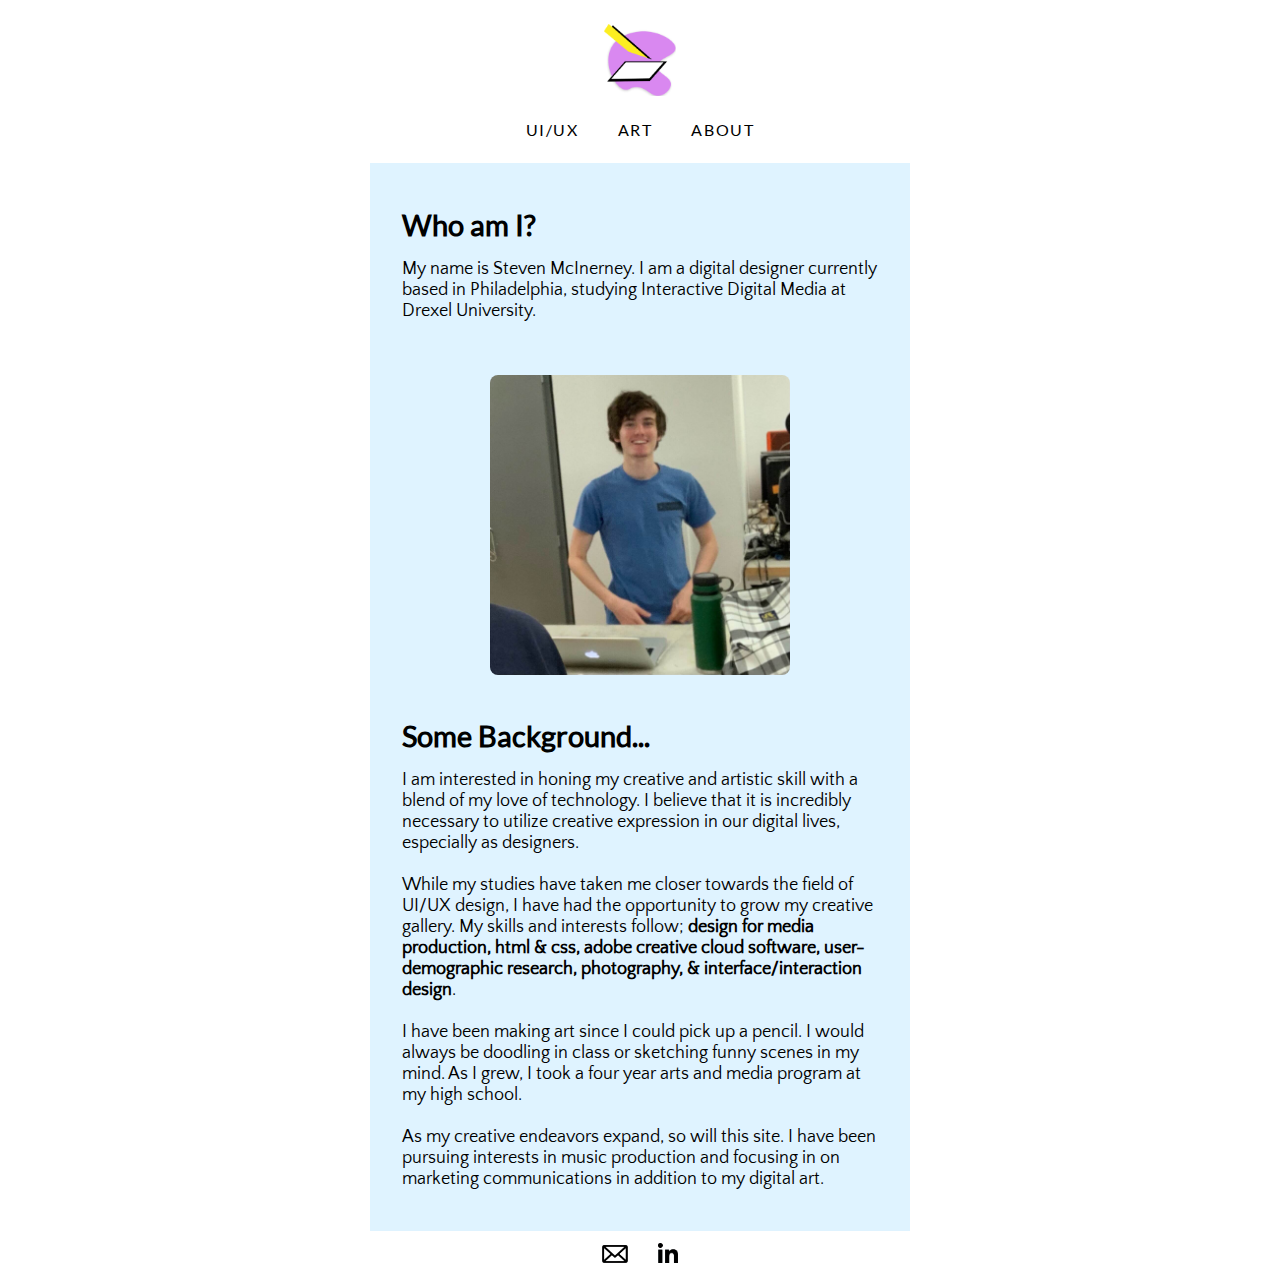
==== about.html @ 34051e4f "Scalability Reworking" ====
<!DOCTYPE html>
<html lang="en">
    <head>
        <meta charset="UTF-8" />
        <meta name="viewport" content="width=device-width, initial-scale=1.0" />
        <title>McInerneyMedia | About</title>
        <link rel="stylesheet" href="styles.css" />
        <link rel="icon" href="imagesscaled/logosmall.png">
    </head>
    <body>
      <!--Top centered website logo.-->
        <div class="logo_art">
            <h1>
              <a href="index.html">
                <img alt="Centered logo of yellow pencil on white paper with purple swirl behind it." src="imagesscaled/logo4.png" width=72 height=72>
                </a>
          </h1>
        </div>
        <!--Centered navbar.-->
        <div class="site_menu">
          <ul>
            <li><a href="uiux.html">UI/UX</a></li>
            <li><a href="art.html">ART</a></li>
            <li><a href="about.html">ABOUT</a></li>
          </ul>
        </div>
        <!--Main 'about me' content for the page.-->
        <div class="about_me">
        <br>
            <h3>Who am I?</h3>
            
          <p>My name is Steven McInerney. I am a digital designer currently based in Philadelphia, studying Interactive Digital Media at Drexel University.</p>
          <br>
          <br>
          <br>
          <picture>
            <img class= "me" src= "imagesscaled/myself.jpeg" alt="Picture of Steven smiling, standing in studio lab." width="300" height="300">
          </picture>
<br>
            <h3>Some Background...</h3>
            <p>I am interested in honing my creative and artistic skill with a blend of my love of technology. I believe that it is incredibly necessary to utilize creative expression in our digital lives, especially as designers.
            <br>
            <br>
            While my studies have taken me closer towards the field of UI/UX design, I have had the opportunity to grow my creative gallery. My skills and interests follow; <b> design for media production, html & css, adobe creative cloud software, user-demographic research, photography, & interface/interaction design</b>.
            <br>
            <br>
            I have been making art since I could pick up a pencil. I would always be doodling in class or sketching funny scenes in my mind. As I grew, I took a four year arts and media program at my high school.
            <br>
            <br>
            As my creative endeavors expand, so will this site. I have been pursuing interests in music production and focusing in on marketing communications in addition to my digital art.
            <br>
            <br>
            <br>
            </p>
            </div>
            <!--Links to email and linkedin.-->
            <footer>
              <div class="bottom">
              <a href="mailto:sam646@drexel.edu">
                <img class="stevenlink" alt="Small Envelope, a linked image directing to Steven's email." src="imagesscaled/mail.png" width="26" height="19">
                </a>
              <a href="https://www.linkedin.com/in/steven-mcinerney-3b106819a/" target="_blank">
                <img class="stevenlink" alt="IN Logo from Linkedin, a linked image directing to Steven's linkedin profile." src="imagesscaled/linkedin.png" width="20" height="20">
                </a>
              </div>
        </footer>
    </body>
</html>
---- styles.css ----
/* Items below concern the management and use of fonts. */
@font-face {
  font-family: 'Lato';
  src: url('fonts/Lato-Regular.woff2') format('woff2'),
      url('fonts/Lato-Regular.woff') format('woff');
  font-weight: 300;
  font-style: normal;
  font-display: swap;
}

@font-face {
  font-family: 'Quattrocento Sans';
  src: url('fonts/QuattrocentoSans.woff2') format('woff2'),
      url('fonts/QuattrocentoSans.woff') format('woff');
  font-weight: normal;
  font-style: normal;
  font-display: swap;
}

html {
font-size: 100%;
}

/* Formatting for site elements to ensure consistency. */
* {
  margin: 0;
      margin-right: 0px;
      margin-left: 0px;
  padding: 0;
}
/* Below directs the behavior of the site's logo as well as its background. */
.logo_art { 
    background-color: #ffffff;
    display: block;
  margin: 1.5rem;
  text-align: left;
  }
/* This section is concerned with the colors of nav text when interacted with. */
  a:link {
    color: rgb(0, 0, 0);
    text-decoration: none;
    letter-spacing: .1rem;

  }

  a:visited {
    color: black;
    text-decoration: none;
    letter-spacing: .1rem;

  }

  a:hover {
    color: darkgrey;
    text-decoration: none;
    letter-spacing: .1rem;

  }

  a:active {
    color: rgb(42, 42, 75);
    text-decoration: none;
    letter-spacing: .1rem;

  }
/* This follows the attribution of Lato to the nav items, and their placement. */
  li {
    font-family: Lato;
    display: inline;

  }

  li a {
    font-family: Lato;
    display: inline;
    padding: 18px;

  }
/* Standarized scaling and formatting for the site's images. */
  img {
    max-width: 100%;
    height: auto;
      display: block;
    margin-left: auto;
    margin-right: auto;
  }

.works {
    background-color: rgb(240, 240, 240);
    padding: 20px
}
/* This section is for placement and fonts of the welcome text on the index. */
.container {
  font-family: Lato;
  font-size: 21px;
  position: relative;
  text-align: left;
  color: white;
  background-color: black;
}

.centered {
  position: absolute;
  top: 30%;
  left: 50%;
  transform: translate(-50%, -50%);
  background-color: black;
  padding: 0.5rem;
}
/* Sections follow content layout for projects. */
.worksalt{
  background-color: rgb(240, 240, 240);
}

/* The flexbox for my artwork. */
.workcontainer {
  justify-content: center;
  flex-direction: row;
	display: flex;
	flex-wrap: wrap;
	justify-content: center;
  align-items: flex-start;
  max-width: 1200px;

}

@media (max-width: 800px) {
  .h3 {
    font-family: Lato;
    font-size: 59px;
    padding-top: 1.6rem;
    padding-left: 2rem;
    padding-bottom: 1rem;
  }

}

.projects {
  border-width: 0em;
margin: auto;
max-width: 600px;
bottom: 0;
}
/* Margins for regular art images. */
.physwork {
  margin: 2rem auto;
  }

/* Content padding specifically for projects. */
.projectwork {
  margin: 2rem auto;
  padding-left: 2rem;
  padding-right: 2rem;
  }


.ul {
  text-align: center;
}
/* Concerns the fonts and placement of the whole navbar. Some content may be filtered. */
.site_menu {
    list-style-type: none;
    font-family: Lato;
    font-size: 16px;
  color: rgb(26, 26, 26);
  text-align: center;
  padding-bottom: 24px;
  position: sticky;
}

h3 {
  font-family: Lato;
  font-size: 29px;
  padding-top: 1.6rem;
  padding-left: 2rem;
  padding-bottom: 1rem;
}


/* Placeable adherences for my about me page. */
.about_me {
    border-width: 0em;
    background-color: #dff3ff;
margin: auto;
max-width: 540px;
bottom: 0;
}


p {
  font-family: "Quattrocento Sans";
  font-size: 1.15rem;
  max-width: 536px;
  padding-left: 2rem;
  padding-right: 2rem;
}
/* Unique placement for my about me image. */
.me { 
  display: block;
  margin-left: auto;
  margin-right: auto;
  border-radius: 8px;
}
/* Guides for my linked footer content. */
.stevenlink {
display: inline-block;
margin-left: auto;
margin-right: auto;
padding: 12px
}

/* The formatting and scaling of the purple "top" button. */
#myBtn {
  display: none;
  position: fixed;
  bottom: 40px;
  right: 35px;
  z-index: 99;
  font-family: Lato, sans-serif;
  font-size: 18px;
  border: none;
  outline: none;
  background-color: rgba(29, 29, 29, 0.795);
  color: white;
  cursor: pointer;
  padding: 8px;
  border-radius: 10px;
  box-shadow: 0 2px 8px 0 rgba(0, 0, 0, 0.096), 0 6px 20px 0 rgba(0, 0, 0, 0.1);
}

#myBtn:hover {
  background-color: #555;
}
/* Overall footer adherence. */
.bottom {
    text-align: center;
}
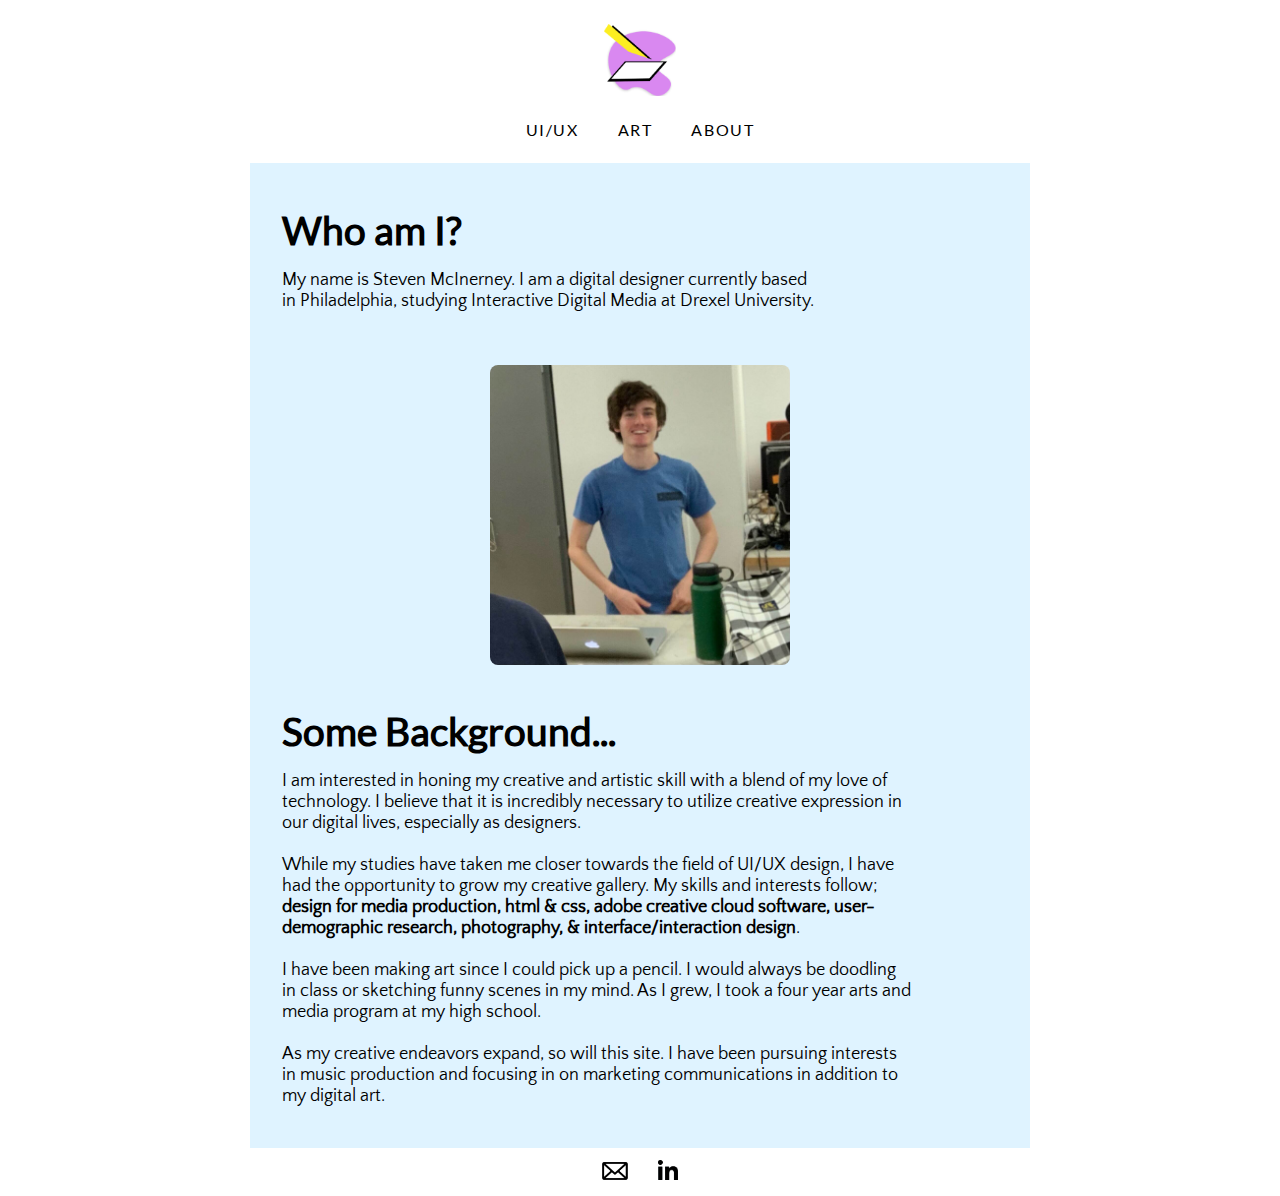
==== commit b75fec57: "Further Improvements to Scaling" ====
--- a/about.html
+++ b/about.html
@@ -38,7 +38,7 @@
           </picture>
 <br>
             <h3>Some Background...</h3>
-            <p>I am interested in honing my creative and artistic skill with a blend of my love of technology. I believe that it is incredibly necessary to utilize creative expression in our digital lives, especially as designers.
+            <p class="about">I am interested in honing my creative and artistic skill with a blend of my love of technology. I believe that it is incredibly necessary to utilize creative expression in our digital lives, especially as designers.
             <br>
             <br>
             While my studies have taken me closer towards the field of UI/UX design, I have had the opportunity to grow my creative gallery. My skills and interests follow; <b> design for media production, html & css, adobe creative cloud software, user-demographic research, photography, & interface/interaction design</b>.
--- a/styles.css
+++ b/styles.css
@@ -107,6 +107,7 @@
   background-color: black;
   padding: 0.5rem;
 }
+
 /* Sections follow content layout for projects. */
 .worksalt{
   background-color: rgb(240, 240, 240);
@@ -124,14 +125,31 @@
 
 }
 
-@media (max-width: 800px) {
-  .h3 {
-    font-family: Lato;
-    font-size: 59px;
+@media screen and (max-width: 800px) {
+  h3 {
+    font-family: Lato;
+    font-size: 29px;
     padding-top: 1.6rem;
     padding-left: 2rem;
     padding-bottom: 1rem;
   }
+
+  .about_me {
+    border-width: 0em;
+    background-color: #dff3ff;
+margin: auto;
+max-width: 540px;
+bottom: 0;
+}
+
+.centered {
+  position: absolute;
+  top: 30%;
+  left: 50%;
+  transform: translate(-50%, -50%);
+  background-color: black;
+  padding: 0.5rem;
+}
 
 }
 
@@ -168,23 +186,35 @@
   position: sticky;
 }
 
-h3 {
-  font-family: Lato;
-  font-size: 29px;
-  padding-top: 1.6rem;
-  padding-left: 2rem;
-  padding-bottom: 1rem;
-}
-
-
-/* Placeable adherences for my about me page. */
-.about_me {
+@media screen and (min-width: 801px) {
+  h3 {
+    font-family: Lato;
+    font-size: 39px;
+    padding-top: 1.6rem;
+    padding-left: 2rem;
+    padding-bottom: 1rem;
+  }
+
+  .about_me {
     border-width: 0em;
     background-color: #dff3ff;
 margin: auto;
-max-width: 540px;
+max-width: 780px;
 bottom: 0;
 }
+
+p.about {
+  font-family: "Quattrocento Sans";
+  font-size: 1.15rem;
+  max-width: 630px;
+  padding-left: 2rem;
+  padding-right: 2rem;
+}
+
+}
+
+
+/* Placeable adherences for my about me page. */
 
 
 p {
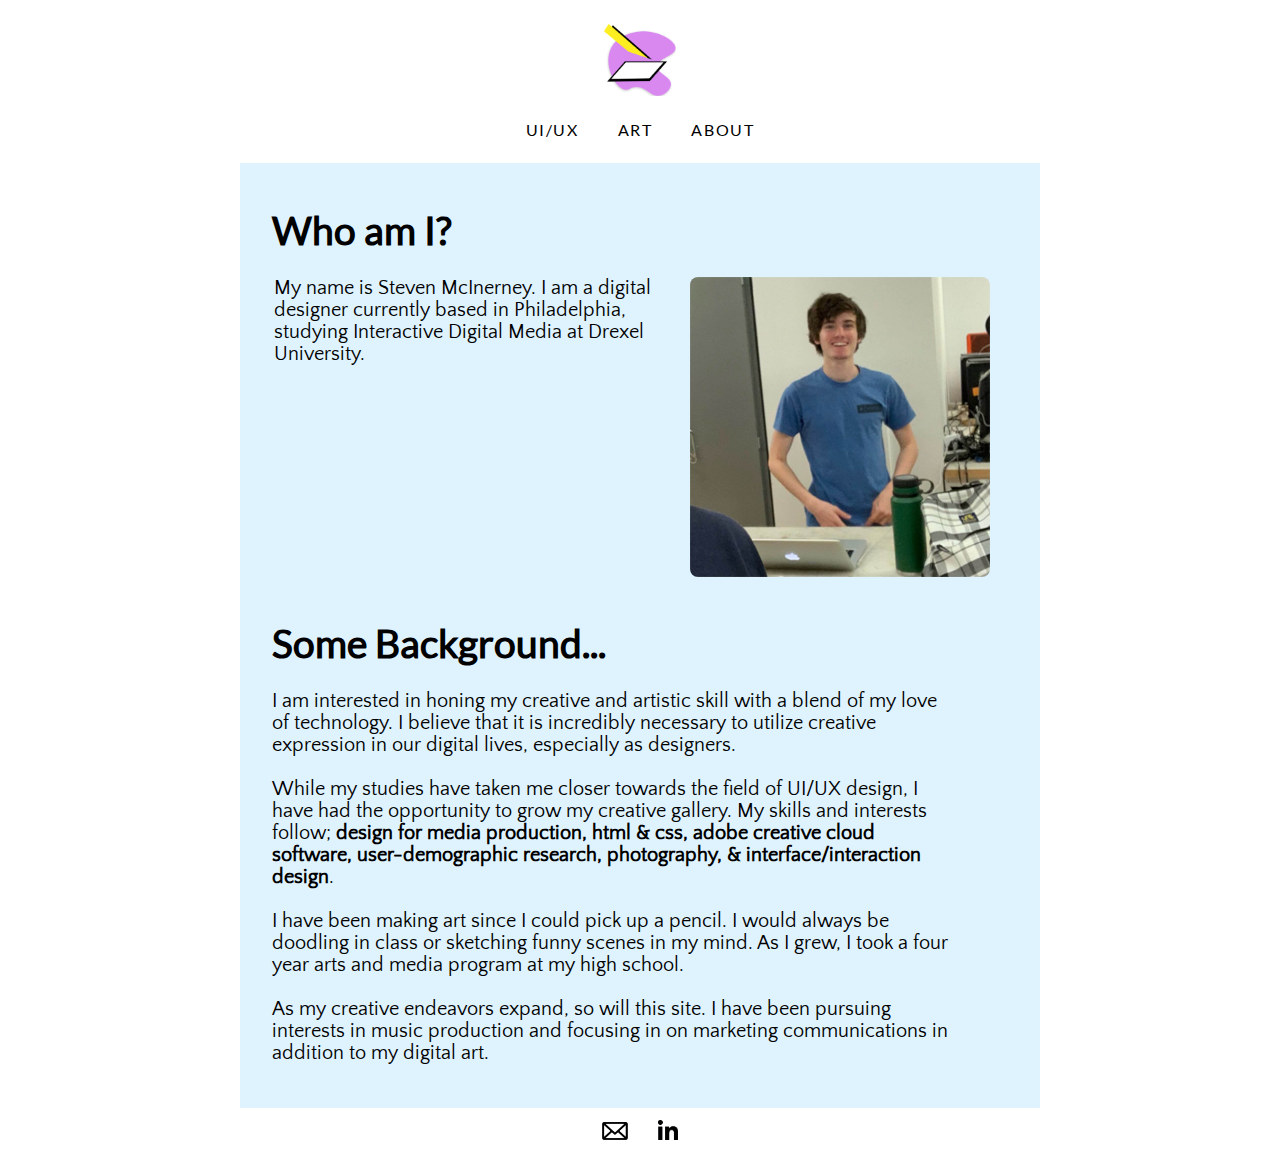
==== commit bb19296e: "Gallery Page Rework" ====
--- a/about.html
+++ b/about.html
@@ -26,33 +26,38 @@
         </div>
         <!--Main 'about me' content for the page.-->
         <div class="about_me">
-        <br>
-            <h3>Who am I?</h3>
-            
-          <p>My name is Steven McInerney. I am a digital designer currently based in Philadelphia, studying Interactive Digital Media at Drexel University.</p>
           <br>
-          <br>
-          <br>
-          <picture>
-            <img class= "me" src= "imagesscaled/myself.jpeg" alt="Picture of Steven smiling, standing in studio lab." width="300" height="300">
-          </picture>
-<br>
-            <h3>Some Background...</h3>
-            <p class="about">I am interested in honing my creative and artistic skill with a blend of my love of technology. I believe that it is incredibly necessary to utilize creative expression in our digital lives, especially as designers.
-            <br>
-            <br>
-            While my studies have taken me closer towards the field of UI/UX design, I have had the opportunity to grow my creative gallery. My skills and interests follow; <b> design for media production, html & css, adobe creative cloud software, user-demographic research, photography, & interface/interaction design</b>.
-            <br>
-            <br>
-            I have been making art since I could pick up a pencil. I would always be doodling in class or sketching funny scenes in my mind. As I grew, I took a four year arts and media program at my high school.
-            <br>
-            <br>
-            As my creative endeavors expand, so will this site. I have been pursuing interests in music production and focusing in on marketing communications in addition to my digital art.
-            <br>
-            <br>
-            <br>
-            </p>
-            </div>
+          <h3>Who am I?</h3>
+              <div class="aboutflex">
+                <div class="opener">
+                  <p class="top">My name is Steven McInerney. I am a digital designer currently based in Philadelphia, studying Interactive Digital Media at Drexel University.</p>
+                  <br>
+                  <br>
+                  <br>
+                </div>
+                <div class="pic">
+                  <picture>
+                    <img class= "me" src= "imagesscaled/myself.png" alt="Picture of Steven smiling, standing in studio lab.">
+                  </picture>
+                </div>
+              </div>
+                  <br> 
+                  <h3>Some Background...</h3>
+                  <p class="about">I am interested in honing my creative and artistic skill with a blend of my love of technology. I believe that it is incredibly necessary to utilize creative expression in our digital lives, especially as designers.
+                  <br>
+                  <br>
+                  While my studies have taken me closer towards the field of UI/UX design, I have had the opportunity to grow my creative gallery. My skills and interests follow; <b> design for media production, html & css, adobe creative cloud software, user-demographic research, photography, & interface/interaction design</b>.
+                  <br>
+                  <br>
+                  I have been making art since I could pick up a pencil. I would always be doodling in class or sketching funny scenes in my mind. As I grew, I took a four year arts and media program at my high school.
+                  <br>
+                  <br>
+                  As my creative endeavors expand, so will this site. I have been pursuing interests in music production and focusing in on marketing communications in addition to my digital art.
+                  <br>
+                  <br>
+                  <br>
+                  </p>
+        </div>
             <!--Links to email and linkedin.-->
             <footer>
               <div class="bottom">
--- a/styles.css
+++ b/styles.css
@@ -99,13 +99,27 @@
   background-color: black;
 }
 
+h2.hi {
+  color: #000;
+  padding-bottom: 0.5rem;
+}
+
+p.hey {
+  color: #000;
+  padding-left: 0em;
+}
+
 .centered {
-  position: absolute;
-  top: 30%;
+  position: fixed;
+  top: 40%;
   left: 50%;
   transform: translate(-50%, -50%);
-  background-color: black;
-  padding: 0.5rem;
+  background-color: white;
+  border-style: solid;
+  border-width: 10px;
+  border-color: rgba(105, 24, 105, 0.534);
+  padding: 1rem;
+  max-width: 300px;
 }
 
 /* Sections follow content layout for projects. */
@@ -115,17 +129,19 @@
 
 /* The flexbox for my artwork. */
 .workcontainer {
+	display: grid;
+
+
+}
+
+/* The flexbox for my about page. */
+.aboutflex {
+  display: flex;
+  flex-flow: row wrap;
   justify-content: center;
-  flex-direction: row;
-	display: flex;
-	flex-wrap: wrap;
-	justify-content: center;
-  align-items: flex-start;
-  max-width: 1200px;
-
-}
-
-@media screen and (max-width: 800px) {
+}
+
+@media screen and (max-width: 999px) {
   h3 {
     font-family: Lato;
     font-size: 29px;
@@ -143,12 +159,20 @@
 }
 
 .centered {
-  position: absolute;
-  top: 30%;
+  position: fixed;
+  top: 40%;
   left: 50%;
   transform: translate(-50%, -50%);
-  background-color: black;
+  background-color: rgb(255, 255, 255);
   padding: 0.5rem;
+}
+
+p.top {
+  font-family: "Quattrocento Sans";
+  font-size: 1.15rem;
+  max-width: 536px;
+  padding-left: 2rem;
+  padding-right: 2rem;
 }
 
 }
@@ -186,36 +210,86 @@
   position: sticky;
 }
 
-@media screen and (min-width: 801px) {
+p.about {
+  font-family: "Quattrocento Sans";
+  font-size: 1.15rem;
+  max-width: 600px;
+  padding-left: 2rem;
+  padding-right: 2rem;
+}
+
+@media screen and (min-width: 1000px) {
   h3 {
     font-family: Lato;
     font-size: 39px;
     padding-top: 1.6rem;
     padding-left: 2rem;
-    padding-bottom: 1rem;
+    padding-bottom: 1.5rem;
   }
 
   .about_me {
     border-width: 0em;
     background-color: #dff3ff;
-margin: auto;
-max-width: 780px;
-bottom: 0;
+    margin: auto;
+    max-width: 800px;
+    bottom: 0;
 }
 
 p.about {
   font-family: "Quattrocento Sans";
-  font-size: 1.15rem;
-  max-width: 630px;
-  padding-left: 2rem;
-  padding-right: 2rem;
-}
-
-}
-
+  font-size: 1.25rem;
+  max-width: 680px;
+  padding-left: 2rem;
+  padding-right: 2rem;
+}
+
+.artgrid {
+  display: grid;
+  grid-template-rows: auto;
+  grid-template-areas: "main main . sidebar";
+  margin: 3rem auto;
+  justify-content: center;
+}
+
+.opener {
+  max-width: 400px;
+}
+
+p.top {
+  font-family: "Quattrocento Sans";
+  font-size: 1.25rem;
+  max-width: 536px;
+  padding-left: 0rem;
+  padding-right: 2rem;
+  margin-left: -1rem;
+}
+
+.gallery {
+  display: grid;
+  grid-template-columns: repeat(3, 1fr);
+  grid-gap: 1.3rem;
+  justify-items: center;
+  align-items: center;
+  max-width: 900px;
+}
+
+aside {
+  grid-area: sidebar;
+  max-width: 300px;
+  margin-left: 1em;
+}
+
+}
+
+@media screen and (min-width: 1324px) {
+  aside {
+    grid-area: sidebar;
+    max-width: 300px;
+    margin-left: 5em;
+  }
+}
 
 /* Placeable adherences for my about me page. */
-
 
 p {
   font-family: "Quattrocento Sans";
@@ -226,11 +300,11 @@
 }
 /* Unique placement for my about me image. */
 .me { 
-  display: block;
   margin-left: auto;
   margin-right: auto;
   border-radius: 8px;
 }
+
 /* Guides for my linked footer content. */
 .stevenlink {
 display: inline-block;
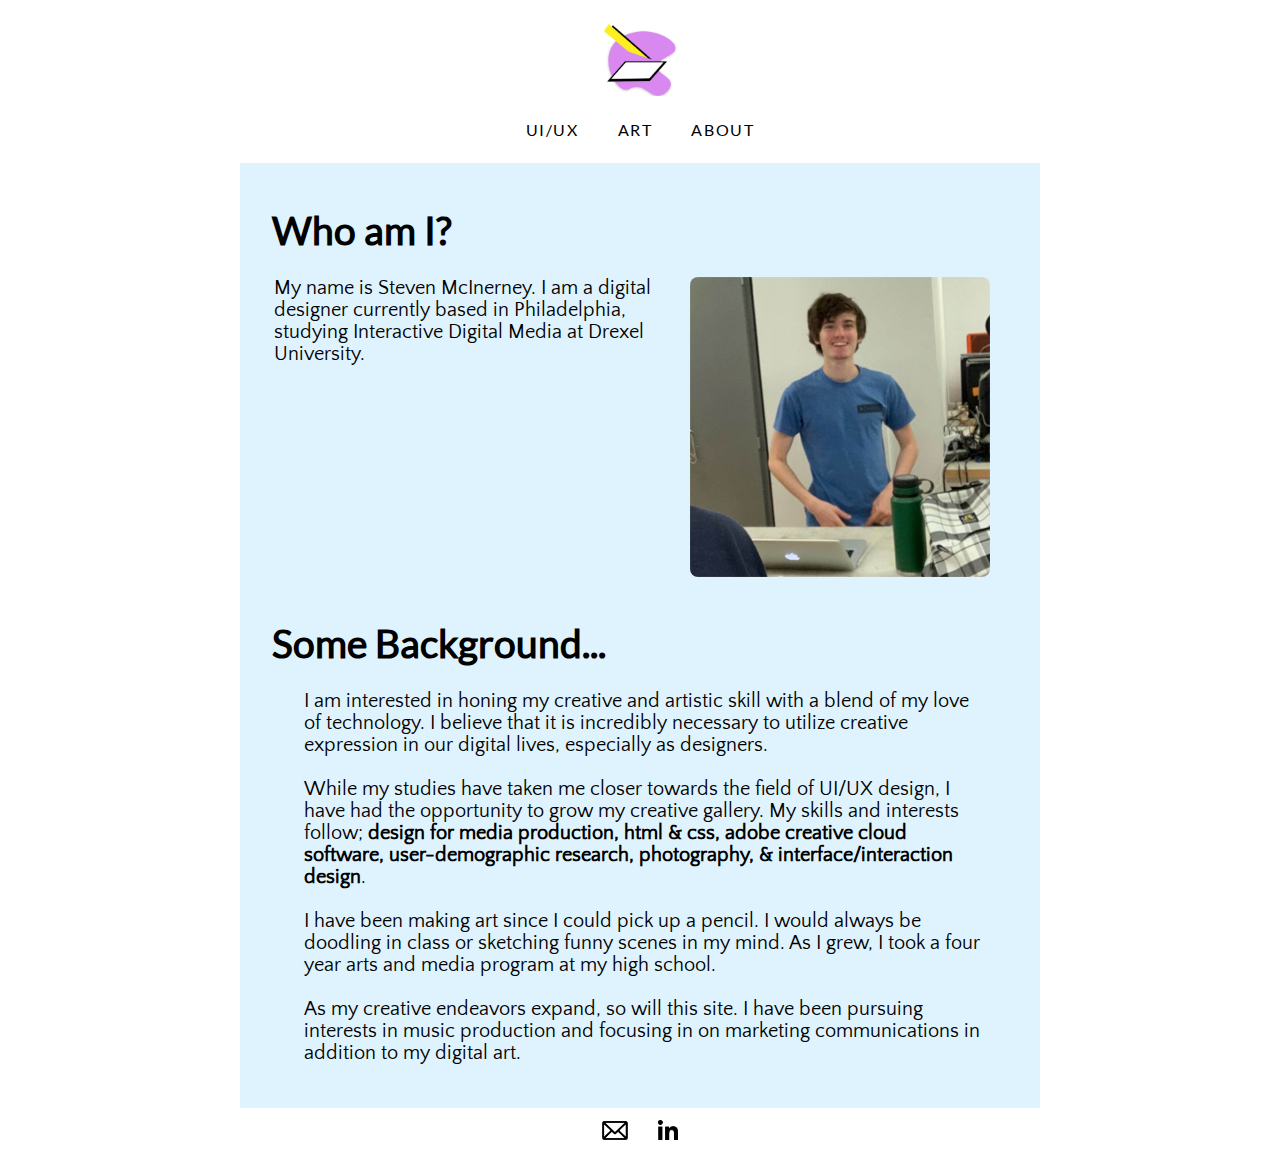
==== commit b9842924: "Further Styling Work" ====
--- a/about.html
+++ b/about.html
@@ -62,12 +62,12 @@
             <footer>
               <div class="bottom">
               <a href="mailto:sam646@drexel.edu">
-                <img class="stevenlink" alt="Small Envelope, a linked image directing to Steven's email." src="imagesscaled/mail.png" width="26" height="19">
+                <img class="stevenlinka" alt="Small Envelope, a linked image directing to Steven's email." src="imagesscaled/mail.png">
                 </a>
               <a href="https://www.linkedin.com/in/steven-mcinerney-3b106819a/" target="_blank">
-                <img class="stevenlink" alt="IN Logo from Linkedin, a linked image directing to Steven's linkedin profile." src="imagesscaled/linkedin.png" width="20" height="20">
+                <img class="stevenlinkb" alt="IN Logo from Linkedin, a linked image directing to Steven's linkedin profile." src="imagesscaled/linkedin.png">
                 </a>
               </div>
-        </footer>
+            </footer>
     </body>
 </html>--- a/styles.css
+++ b/styles.css
@@ -99,14 +99,40 @@
   background-color: black;
 }
 
-h2.hi {
-  color: #000;
-  padding-bottom: 0.5rem;
-}
-
-p.hey {
-  color: #000;
-  padding-left: 0em;
+/* Sections follow content layout for projects. */
+.worksalt{
+  background-color: rgb(240, 240, 240);
+}
+
+/* The flexbox for my artwork. */
+.workcontainer {
+	display: grid;
+
+
+}
+
+/* The flexbox for my about page. */
+.aboutflex {
+  display: flex;
+  flex-flow: row wrap;
+  justify-content: center;
+}
+
+@media screen and (max-width: 999px) {
+  h3 {
+    font-family: Lato;
+    font-size: 29px;
+    padding-top: 1.6rem;
+    padding-left: 2rem;
+    padding-bottom: 1rem;
+  }
+
+  .about_me {
+    border-width: 0em;
+    background-color: #dff3ff;
+    margin: auto;
+    max-width: 540px;
+    bottom: 0;
 }
 
 .centered {
@@ -120,51 +146,7 @@
   border-color: rgba(105, 24, 105, 0.534);
   padding: 1rem;
   max-width: 300px;
-}
-
-/* Sections follow content layout for projects. */
-.worksalt{
-  background-color: rgb(240, 240, 240);
-}
-
-/* The flexbox for my artwork. */
-.workcontainer {
-	display: grid;
-
-
-}
-
-/* The flexbox for my about page. */
-.aboutflex {
-  display: flex;
-  flex-flow: row wrap;
-  justify-content: center;
-}
-
-@media screen and (max-width: 999px) {
-  h3 {
-    font-family: Lato;
-    font-size: 29px;
-    padding-top: 1.6rem;
-    padding-left: 2rem;
-    padding-bottom: 1rem;
-  }
-
-  .about_me {
-    border-width: 0em;
-    background-color: #dff3ff;
-margin: auto;
-max-width: 540px;
-bottom: 0;
-}
-
-.centered {
-  position: fixed;
-  top: 40%;
-  left: 50%;
-  transform: translate(-50%, -50%);
-  background-color: rgb(255, 255, 255);
-  padding: 0.5rem;
+
 }
 
 p.top {
@@ -173,6 +155,31 @@
   max-width: 536px;
   padding-left: 2rem;
   padding-right: 2rem;
+}
+
+h2.hi {
+  color: #000;
+  padding-bottom: 0.5rem;
+}
+
+p.hey {
+  color: #000;
+  padding-left: 0em;
+}
+
+.gallery {
+  display: grid;
+  grid-template-columns: repeat(1, 1fr);
+  grid-gap: 2rem;
+  justify-items: center;
+  align-items: center;
+  max-width: 999px;
+}
+
+.me { 
+  margin-left: auto;
+  margin-right: auto;
+  border-radius: 8px;
 }
 
 }
@@ -241,6 +248,7 @@
   max-width: 680px;
   padding-left: 2rem;
   padding-right: 2rem;
+  margin-left: 2rem;
 }
 
 .artgrid {
@@ -249,6 +257,9 @@
   grid-template-areas: "main main . sidebar";
   margin: 3rem auto;
   justify-content: center;
+  max-width: 1343px;
+  background: url(imagesscaled/artbg.svg);
+  background-repeat: no-repeat;
 }
 
 .opener {
@@ -279,6 +290,60 @@
   margin-left: 1em;
 }
 
+h2.hi {
+  color: #000;
+  padding-bottom: 0.5rem;
+  font-size: 3.5rem;
+  margin-bottom: .7rem;
+}
+
+p.hey {
+  color: #000;
+  padding-left: 0em;
+  font-size: 1.4rem;
+}
+
+.centered {
+  position: fixed;
+  top: 40%;
+  left: 50%;
+  transform: translate(-50%, -50%);
+  background-color: white;
+  border-style: solid;
+  border-width: 10px;
+  border-color: rgba(105, 24, 105, 0.534);
+  padding: 1rem;
+  max-width: 450px;
+}
+
+.me { 
+  margin-left: auto;
+  margin-right: auto;
+  border-radius: 8px;
+  width: 300px;
+  height: 300px;
+}
+
+}
+
+@media screen and (min-width: 1300px) {
+  h2.hi {
+    color: #000;
+    padding-bottom: 0.5rem;
+    font-size: 4rem;
+    margin-bottom: 1rem;
+  }
+  
+  p.hey {
+    color: #000;
+    padding-left: 0em;
+    font-size: 1.6rem;
+  }
+
+  .centered {
+    max-width: 500px;
+  }
+
 }
 
 @media screen and (min-width: 1324px) {
@@ -298,19 +363,24 @@
   padding-left: 2rem;
   padding-right: 2rem;
 }
-/* Unique placement for my about me image. */
-.me { 
-  margin-left: auto;
-  margin-right: auto;
-  border-radius: 8px;
-}
 
 /* Guides for my linked footer content. */
-.stevenlink {
+.stevenlinka {
 display: inline-block;
 margin-left: auto;
 margin-right: auto;
-padding: 12px
+padding: 12px;
+height: 19px;
+width: 26px;
+}
+
+.stevenlinkb {
+display: inline-block;
+margin-left: auto;
+margin-right: auto;
+padding: 12px;
+height: 20px;
+width: 20px;
 }
 
 /* The formatting and scaling of the purple "top" button. */
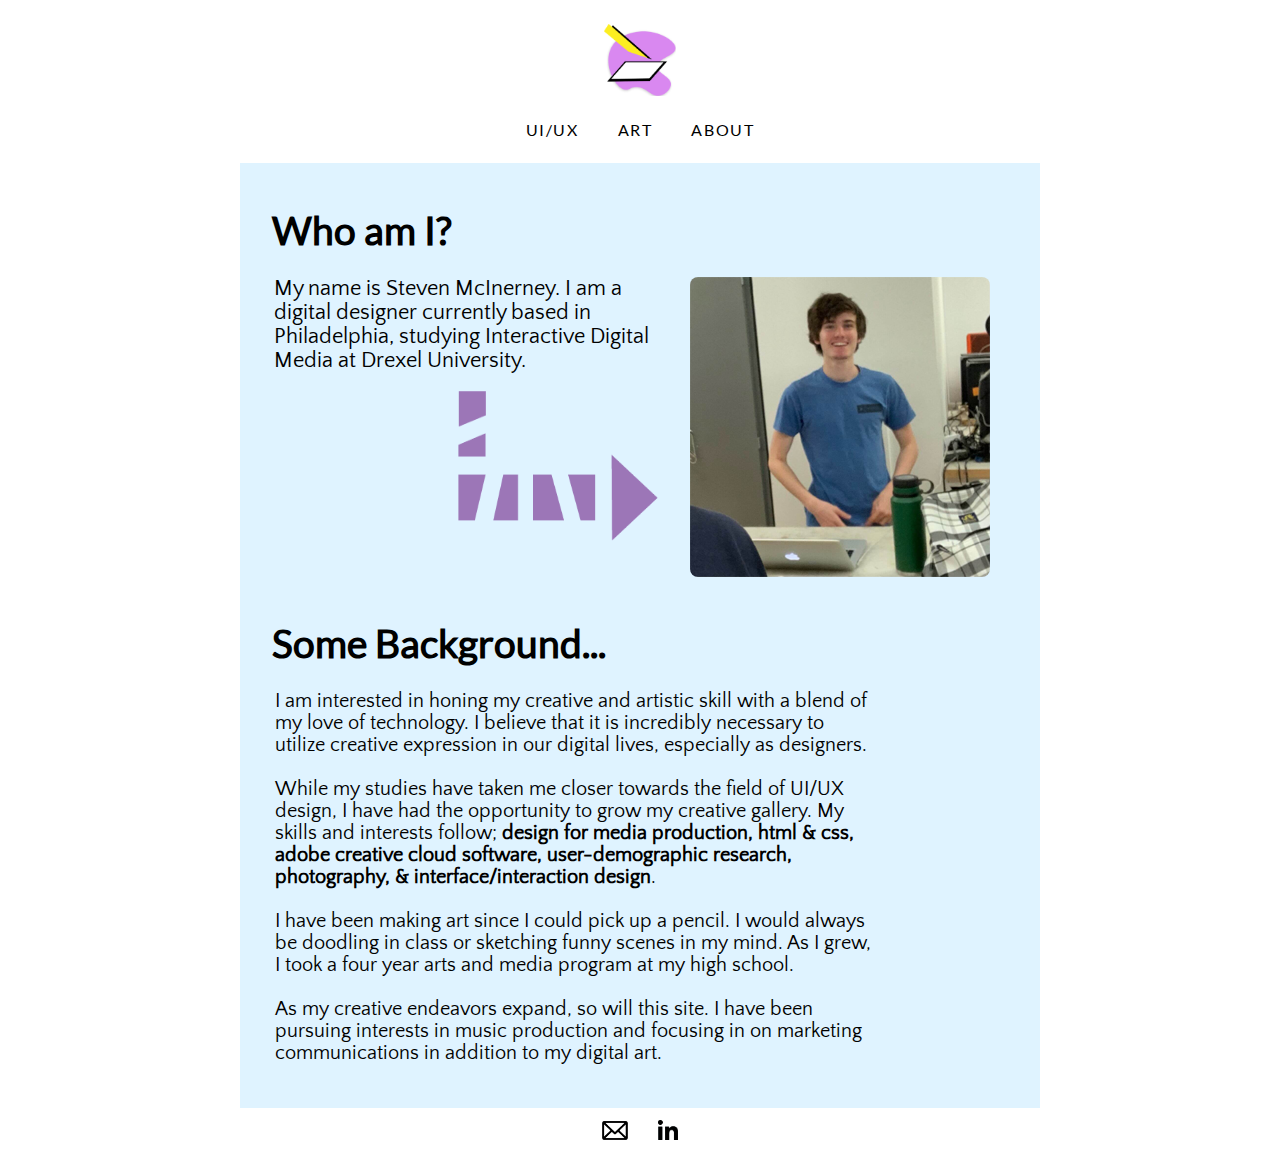
==== commit 673def42: "Additional Final Edits" ====
--- a/about.html
+++ b/about.html
@@ -32,6 +32,9 @@
                 <div class="opener">
                   <p class="top">My name is Steven McInerney. I am a digital designer currently based in Philadelphia, studying Interactive Digital Media at Drexel University.</p>
                   <br>
+                  <picture>
+                    <img class="pointer" src="imagesscaled/pointer.png" alt="">
+                  </picture>
                   <br>
                   <br>
                 </div>
--- a/styles.css
+++ b/styles.css
@@ -17,6 +17,8 @@
   font-display: swap;
 }
 
+/*items in this area follow universial scaling/ non-specific media rules.*/
+
 html {
 font-size: 100%;
 }
@@ -118,6 +120,49 @@
   justify-content: center;
 }
 
+.projects {
+  border-width: 0em;
+margin: auto;
+max-width: 600px;
+bottom: 0;
+}
+/* Margins for regular art images. */
+.physwork {
+  margin: 2rem auto;
+  }
+
+/* Content padding specifically for projects. */
+.projectwork {
+  margin: 2rem auto;
+  padding-left: 2rem;
+  padding-right: 2rem;
+  }
+
+
+.ul {
+  text-align: center;
+}
+/* Concerns the fonts and placement of the whole navbar. Some content may be filtered. */
+.site_menu {
+    list-style-type: none;
+    font-family: Lato;
+    font-size: 16px;
+  color: rgb(26, 26, 26);
+  text-align: center;
+  padding-bottom: 24px;
+  position: sticky;
+}
+
+p.about {
+  font-family: "Quattrocento Sans";
+  font-size: 1.15rem;
+  max-width: 600px;
+  padding-left: 2rem;
+  padding-right: 2rem;
+}
+
+/* Media rule for screens under 1000px, this includes most mobile based systems whether portait tablets or phones */
+
 @media screen and (max-width: 999px) {
   h3 {
     font-family: Lato;
@@ -133,6 +178,11 @@
     margin: auto;
     max-width: 540px;
     bottom: 0;
+}
+
+.pointer {
+  height: 0%;
+  width: 0%;
 }
 
 .centered {
@@ -184,175 +234,6 @@
 
 }
 
-.projects {
-  border-width: 0em;
-margin: auto;
-max-width: 600px;
-bottom: 0;
-}
-/* Margins for regular art images. */
-.physwork {
-  margin: 2rem auto;
-  }
-
-/* Content padding specifically for projects. */
-.projectwork {
-  margin: 2rem auto;
-  padding-left: 2rem;
-  padding-right: 2rem;
-  }
-
-
-.ul {
-  text-align: center;
-}
-/* Concerns the fonts and placement of the whole navbar. Some content may be filtered. */
-.site_menu {
-    list-style-type: none;
-    font-family: Lato;
-    font-size: 16px;
-  color: rgb(26, 26, 26);
-  text-align: center;
-  padding-bottom: 24px;
-  position: sticky;
-}
-
-p.about {
-  font-family: "Quattrocento Sans";
-  font-size: 1.15rem;
-  max-width: 600px;
-  padding-left: 2rem;
-  padding-right: 2rem;
-}
-
-@media screen and (min-width: 1000px) {
-  h3 {
-    font-family: Lato;
-    font-size: 39px;
-    padding-top: 1.6rem;
-    padding-left: 2rem;
-    padding-bottom: 1.5rem;
-  }
-
-  .about_me {
-    border-width: 0em;
-    background-color: #dff3ff;
-    margin: auto;
-    max-width: 800px;
-    bottom: 0;
-}
-
-p.about {
-  font-family: "Quattrocento Sans";
-  font-size: 1.25rem;
-  max-width: 680px;
-  padding-left: 2rem;
-  padding-right: 2rem;
-  margin-left: 2rem;
-}
-
-.artgrid {
-  display: grid;
-  grid-template-rows: auto;
-  grid-template-areas: "main main . sidebar";
-  margin: 3rem auto;
-  justify-content: center;
-  max-width: 1343px;
-  background: url(imagesscaled/artbg.svg);
-  background-repeat: no-repeat;
-}
-
-.opener {
-  max-width: 400px;
-}
-
-p.top {
-  font-family: "Quattrocento Sans";
-  font-size: 1.25rem;
-  max-width: 536px;
-  padding-left: 0rem;
-  padding-right: 2rem;
-  margin-left: -1rem;
-}
-
-.gallery {
-  display: grid;
-  grid-template-columns: repeat(3, 1fr);
-  grid-gap: 1.3rem;
-  justify-items: center;
-  align-items: center;
-  max-width: 900px;
-}
-
-aside {
-  grid-area: sidebar;
-  max-width: 300px;
-  margin-left: 1em;
-}
-
-h2.hi {
-  color: #000;
-  padding-bottom: 0.5rem;
-  font-size: 3.5rem;
-  margin-bottom: .7rem;
-}
-
-p.hey {
-  color: #000;
-  padding-left: 0em;
-  font-size: 1.4rem;
-}
-
-.centered {
-  position: fixed;
-  top: 40%;
-  left: 50%;
-  transform: translate(-50%, -50%);
-  background-color: white;
-  border-style: solid;
-  border-width: 10px;
-  border-color: rgba(105, 24, 105, 0.534);
-  padding: 1rem;
-  max-width: 450px;
-}
-
-.me { 
-  margin-left: auto;
-  margin-right: auto;
-  border-radius: 8px;
-  width: 300px;
-  height: 300px;
-}
-
-}
-
-@media screen and (min-width: 1300px) {
-  h2.hi {
-    color: #000;
-    padding-bottom: 0.5rem;
-    font-size: 4rem;
-    margin-bottom: 1rem;
-  }
-  
-  p.hey {
-    color: #000;
-    padding-left: 0em;
-    font-size: 1.6rem;
-  }
-
-  .centered {
-    max-width: 500px;
-  }
-
-}
-
-@media screen and (min-width: 1324px) {
-  aside {
-    grid-area: sidebar;
-    max-width: 300px;
-    margin-left: 5em;
-  }
-}
 
 /* Placeable adherences for my about me page. */
 
@@ -409,3 +290,143 @@
 .bottom {
     text-align: center;
 }
+
+/* Media rule for 1000px up screens, (desktop and landscape tablets)*/
+
+@media screen and (min-width: 1000px) {
+  h3 {
+    font-family: Lato;
+    font-size: 39px;
+    padding-top: 1.6rem;
+    padding-left: 2rem;
+    padding-bottom: 1.5rem;
+  }
+
+  .about_me {
+    border-width: 0em;
+    background-color: #dff3ff;
+    margin: auto;
+    max-width: 800px;
+    bottom: 0;
+}
+
+p.about {
+  font-family: "Quattrocento Sans";
+  font-size: 1.25rem;
+  max-width: 600px;
+  padding-left: 2rem;
+  padding-right: 2rem;
+  margin-left: 0.2rem;
+}
+
+.artgrid {
+  display: grid;
+  grid-template-rows: auto;
+  grid-template-areas: "main main . sidebar";
+  margin: 3rem auto;
+  justify-content: center;
+  max-width: 1343px;
+  background: url(imagesscaled/artbg.svg);
+  background-repeat: no-repeat;
+}
+
+.opener {
+  max-width: 400px;
+}
+
+p.top {
+  font-family: "Quattrocento Sans";
+  font-size: 1.35rem;
+  max-width: 536px;
+  padding-left: 0rem;
+  padding-right: 2rem;
+  margin-left: -1rem;
+}
+
+.gallery {
+  display: grid;
+  grid-template-columns: repeat(3, 1fr);
+  grid-gap: 1.3rem;
+  justify-items: center;
+  align-items: center;
+  max-width: 900px;
+  text-shadow: 10px 10px 20px #a0a0a0
+}
+
+aside {
+  grid-area: sidebar;
+  max-width: 300px;
+  margin-left: 1em;
+}
+
+h2.hi {
+  color: #000;
+  padding-bottom: 0.5rem;
+  font-size: 3.5rem;
+  margin-bottom: .7rem;
+}
+
+p.hey {
+  color: #000;
+  padding-left: 0em;
+  font-size: 1.4rem;
+}
+
+.centered {
+  position: fixed;
+  top: 40%;
+  left: 50%;
+  transform: translate(-50%, -50%);
+  background-color: white;
+  border-style: solid;
+  border-width: 10px;
+  border-color: rgba(105, 24, 105, 0.534);
+  padding: 1rem;
+  max-width: 450px;
+}
+
+.me { 
+  margin-left: auto;
+  margin-right: auto;
+  border-radius: 8px;
+  width: 300px;
+  height: 300px;
+}
+
+.pointer {
+  height: 50%;
+  width: 50%;
+  margin-right: 2rem;
+}
+
+}
+
+/*media rule for systems at 1300px & up, or wide monior/high res. */
+
+@media screen and (min-width: 1300px) {
+  h2.hi {
+    color: #000;
+    padding-bottom: 0.5rem;
+    font-size: 4rem;
+    margin-bottom: 1rem;
+  }
+  
+  p.hey {
+    color: #000;
+    padding-left: 0em;
+    font-size: 1.6rem;
+  }
+
+  .centered {
+    max-width: 500px;
+  }
+
+}
+
+@media screen and (min-width: 1324px) {
+  aside {
+    grid-area: sidebar;
+    max-width: 300px;
+    margin-left: 5em;
+  }
+}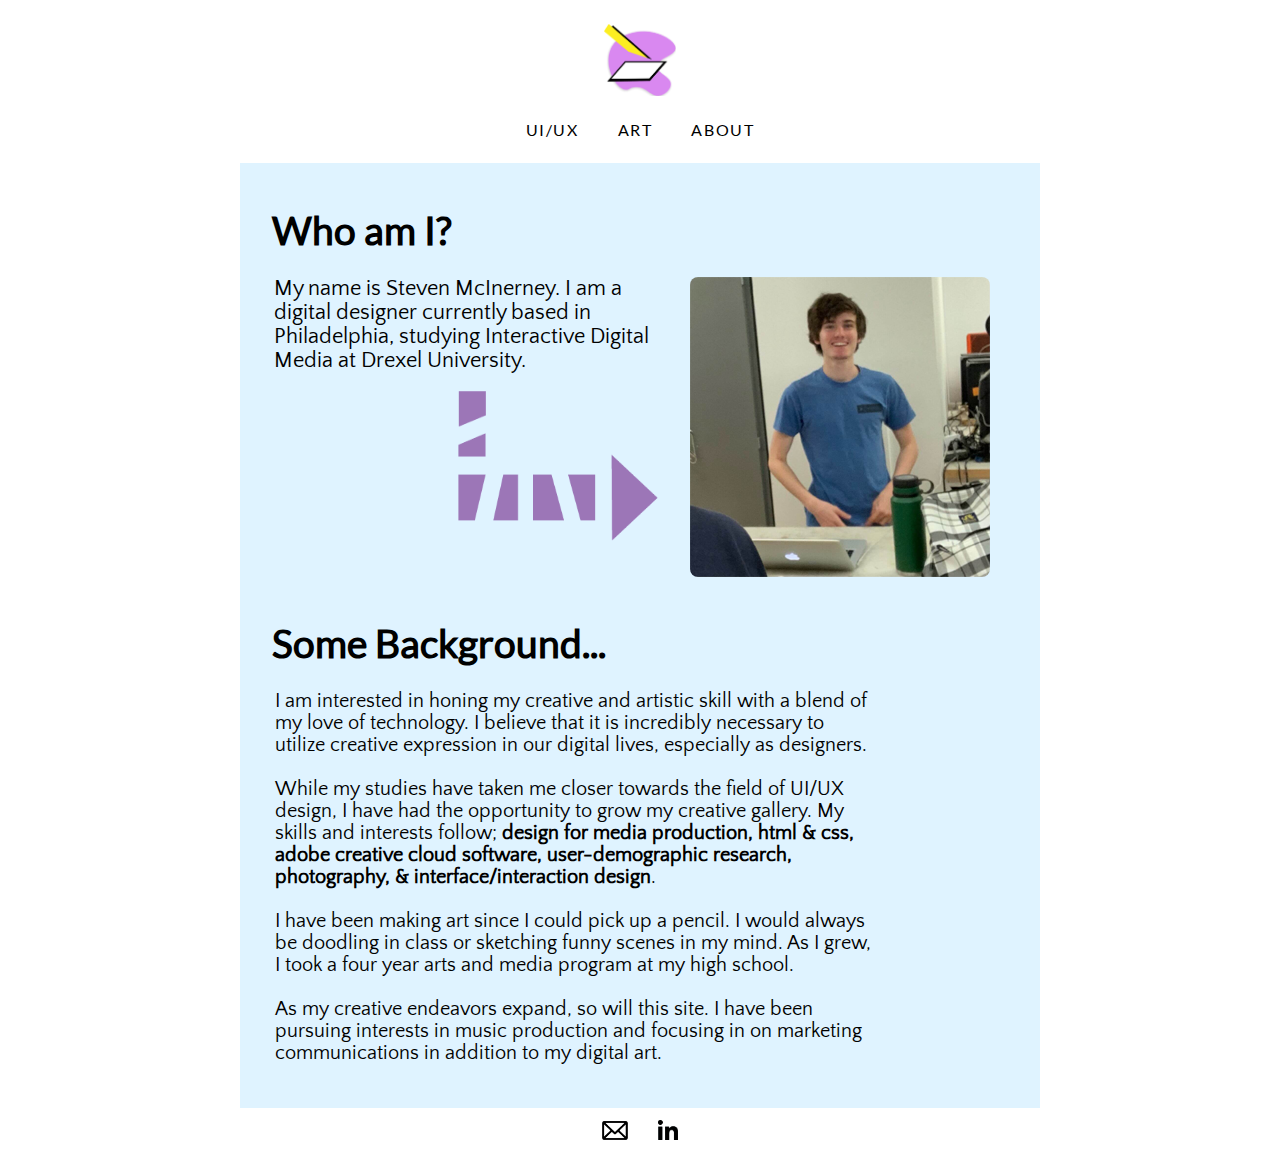
==== commit 9a8d6f2a: "Image Tweaks" ====
--- a/about.html
+++ b/about.html
@@ -12,7 +12,7 @@
         <div class="logo_art">
             <h1>
               <a href="index.html">
-                <img alt="Centered logo of yellow pencil on white paper with purple swirl behind it." src="imagesscaled/logo4.png" width=72 height=72>
+                <img class= "stevenlogo" alt="Centered logo of yellow pencil on white paper with purple swirl behind it." src="imagesscaled/logo4.png">
                 </a>
           </h1>
         </div>
@@ -33,7 +33,7 @@
                   <p class="top">My name is Steven McInerney. I am a digital designer currently based in Philadelphia, studying Interactive Digital Media at Drexel University.</p>
                   <br>
                   <picture>
-                    <img class="pointer" src="imagesscaled/pointer.png" alt="">
+                    <img class="pointer" src="imagesscaled/pointer.png" alt="arrow">
                   </picture>
                   <br>
                   <br>
--- a/styles.css
+++ b/styles.css
@@ -87,6 +87,11 @@
     margin-right: auto;
   }
 
+.stevenlogo {
+  width: 72px;
+  height: 72px;
+}
+
 .works {
     background-color: rgb(240, 240, 240);
     padding: 20px
@@ -106,11 +111,9 @@
   background-color: rgb(240, 240, 240);
 }
 
-/* The flexbox for my artwork. */
+/* The grid for my artwork. */
 .workcontainer {
 	display: grid;
-
-
 }
 
 /* The flexbox for my about page. */
@@ -172,6 +175,13 @@
     padding-bottom: 1rem;
   }
 
+  .pointeru {
+    margin-left: 30rem;
+    margin-top: .5rem;
+    margin-bottom: -4rem;
+    width: 7%;
+  }
+  
   .about_me {
     border-width: 0em;
     background-color: #dff3ff;
@@ -196,7 +206,6 @@
   border-color: rgba(105, 24, 105, 0.534);
   padding: 1rem;
   max-width: 300px;
-
 }
 
 p.top {
@@ -334,6 +343,13 @@
   max-width: 400px;
 }
 
+.worksize {
+  display: grid;
+  grid-template-columns: repeat(2, 1fr);
+  max-width: 800px;
+
+}
+
 p.top {
   font-family: "Quattrocento Sans";
   font-size: 1.35rem;
@@ -399,6 +415,19 @@
   margin-right: 2rem;
 }
 
+.pointeru {
+  width: 0%;
+}
+
+}
+
+/* Media rule for arrow property for screens under px, this includes most mobile based systems, had to put out of order because of how CSS processes rules*/
+
+@media screen and (max-width: 620px) {
+  .pointeru {
+    width: 0%;
+    margin-bottom: 0rem;
+  }
 }
 
 /*media rule for systems at 1300px & up, or wide monior/high res. */
